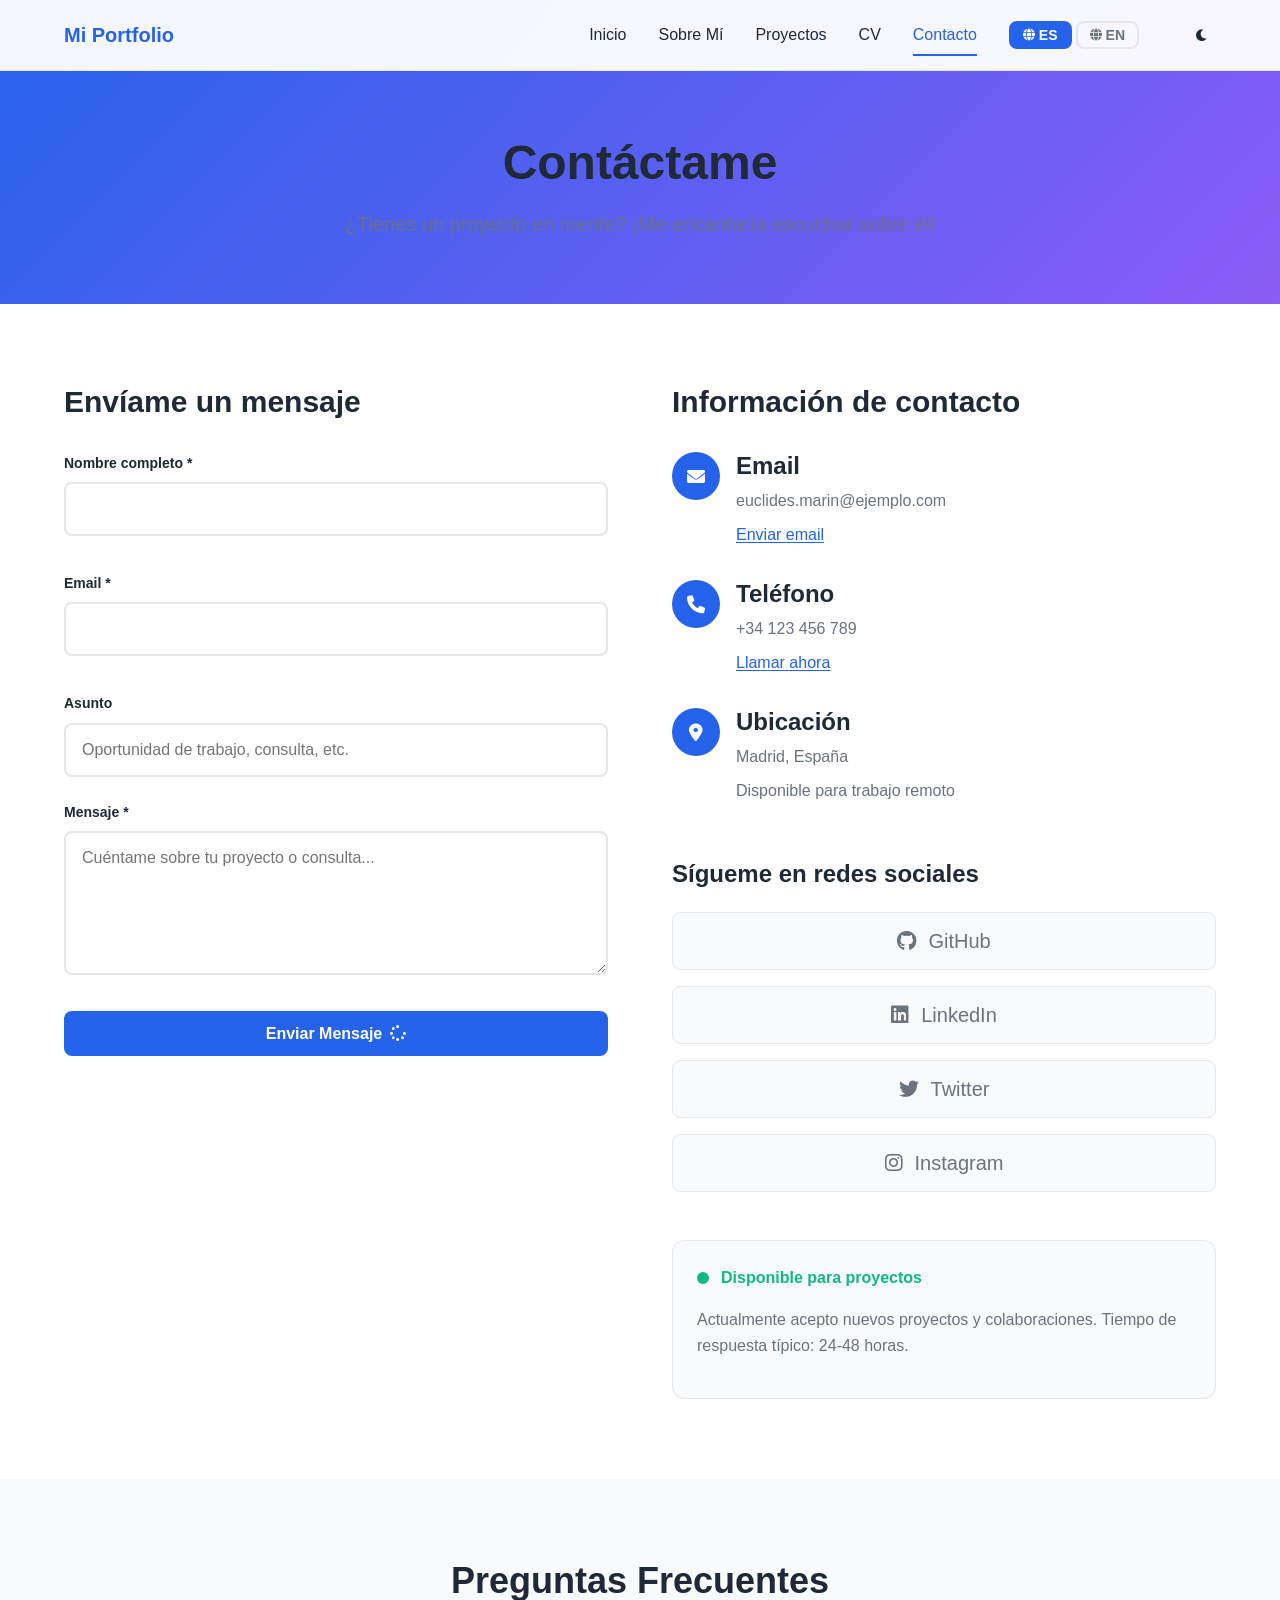
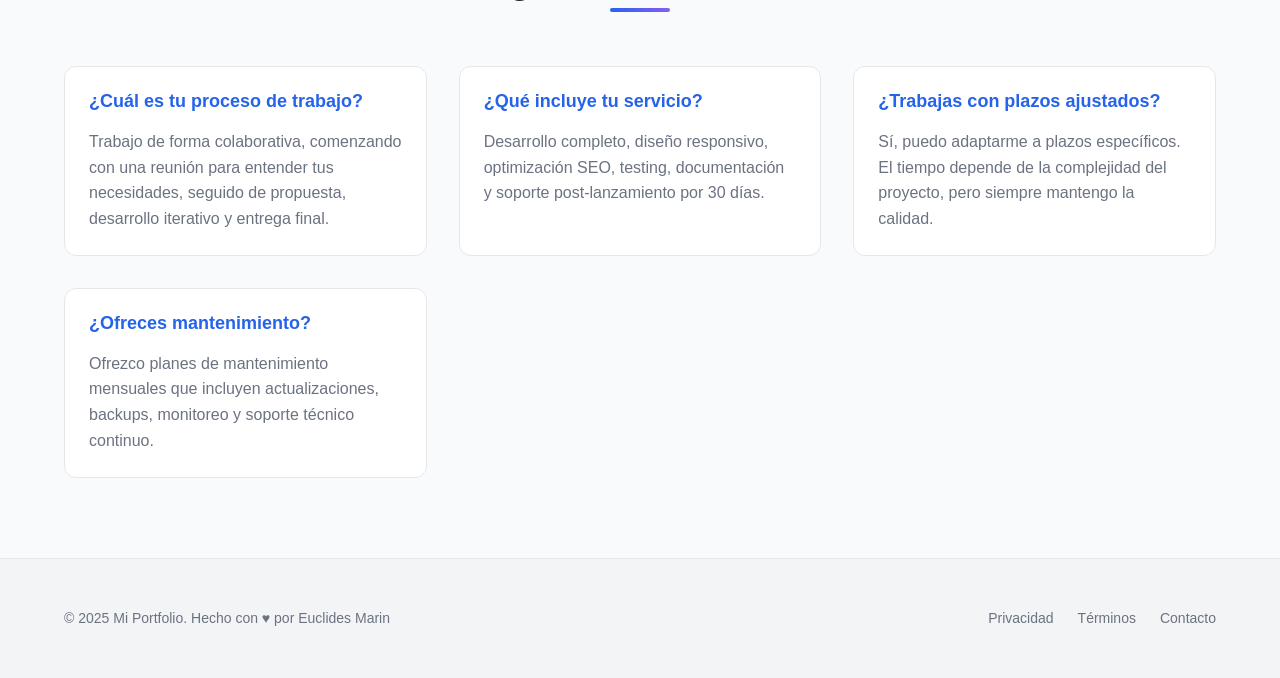
==== contact.html @ d2764d67 "Initial Commit" ====
<!DOCTYPE html>
<html lang="es">
<head>
    <meta charset="UTF-8">
    <meta name="viewport" content="width=device-width, initial-scale=1.0">
    <title>Contacto - Mi Portfolio</title>
    <link rel="stylesheet" href="assets/css/styles.css">
    <link href="https://cdnjs.cloudflare.com/ajax/libs/font-awesome/6.0.0/css/all.min.css" rel="stylesheet">
</head>
<body>
    <!-- Header con navegación -->
    <header class="header">
        <nav class="nav">
            <div class="nav-container">
                <a href="index.html" class="nav-logo">Mi Portfolio</a>
                <div class="nav-menu" id="nav-menu">
                    <a href="index.html#home" class="nav-link">Inicio</a>
                    <a href="index.html#about" class="nav-link" data-lang-key="nav_about">Sobre Mí</a>
                    <a href="index.html#projects" class="nav-link" data-lang-key="nav_projects">Proyectos</a>
                    <a href="cv.html" class="nav-link" data-lang-key="nav_cv">CV</a>
                    <a href="contact.html" class="nav-link active" data-lang-key="nav_contact">Contacto</a>
                    <div class="language-selector">
                        <button class="lang-btn active" data-lang="es">
                            <i class="fas fa-globe"></i> ES
                        </button>
                        <button class="lang-btn" data-lang="en">
                            <i class="fas fa-globe"></i> EN
                        </button>
                    </div>
                    <button class="theme-toggle" id="theme-toggle">
                        <i class="fas fa-moon"></i>
                    </button>
                </div>
                <div class="nav-toggle" id="nav-toggle">
                    <span class="bar"></span>
                    <span class="bar"></span>
                    <span class="bar"></span>
                </div>
            </div>
        </nav>
    </header>

    <main>
        <!-- Sección de Contacto -->
        <section class="contact-hero">
            <div class="container">
                <h1 class="page-title" data-lang-key="contact_title">Contáctame</h1>
                <p class="page-subtitle" data-lang-key="contact_subtitle">
                    ¿Tienes un proyecto en mente? ¡Me encantaría escuchar sobre él!
                </p>
            </div>
        </section>

        <section class="contact-content">
            <div class="container">
                <div class="contact-wrapper">
                    <!-- Formulario de Contacto -->
                    <div class="contact-form-section">
                        <h2 data-lang-key="contact_form_title">Envíame un mensaje</h2>
                        <form class="contact-form" id="contact-form" novalidate>
                            <div class="form-group">
                                <label for="name" data-lang-key="contact_form_name">Nombre completo *</label>
                                <input 
                                    type="text" 
                                    id="name" 
                                    name="name" 
                                    required
                                    autocomplete="name"
                                >
                                <span class="error-message"></span>
                            </div>

                            <div class="form-group">
                                <label for="email">Email *</label>
                                <input 
                                    type="email" 
                                    id="email" 
                                    name="email" 
                                    required
                                    autocomplete="email"
                                >
                                <span class="error-message"></span>
                            </div>

                            <div class="form-group">
                                <label for="subject">Asunto</label>
                                <input 
                                    type="text" 
                                    id="subject" 
                                    name="subject"
                                    placeholder="Oportunidad de trabajo, consulta, etc."
                                >
                            </div>

                            <div class="form-group">
                                <label for="message">Mensaje *</label>
                                <textarea 
                                    id="message" 
                                    name="message" 
                                    rows="6" 
                                    required
                                    placeholder="Cuéntame sobre tu proyecto o consulta..."
                                ></textarea>
                                <span class="error-message"></span>
                            </div>

                            <button type="submit" class="btn btn-primary btn-full">
                                <span class="btn-text" data-lang-key="contact_form_submit">Enviar Mensaje</span>
                                <span class="btn-loading">
                                    <i class="fas fa-spinner fa-spin"></i>
                                </span>
                            </button>
                        </form>

                        <!-- Mensaje de éxito -->
                        <div class="success-message" id="success-message">
                            <i class="fas fa-check-circle"></i>
                            <h3 data-lang-key="contact_success_title">¡Mensaje enviado con éxito!</h3>
                            <p data-lang-key="contact_success_text">Gracias por contactarme. Te responderé lo antes posible.</p>
                        </div>
                    </div>

                    <!-- Información de Contacto -->
                    <div class="contact-info-section">
                        <h2 data-lang-key="contact_info_title">Información de contacto</h2>
                        
                        <div class="contact-info">
                            <div class="contact-item">
                                <div class="contact-icon">
                                    <i class="fas fa-envelope"></i>
                                </div>
                                <div class="contact-details">
                                    <h3>Email</h3>
                                    <p>euclides.marin@ejemplo.com</p>
                                    <a href="mailto:euclides.marin@ejemplo.com" class="contact-link">
                                        Enviar email
                                    </a>
                                </div>
                            </div>

                            <div class="contact-item">
                                <div class="contact-icon">
                                    <i class="fas fa-phone"></i>
                                </div>
                                <div class="contact-details">
                                    <h3>Teléfono</h3>
                                    <p>+34 123 456 789</p>
                                    <a href="tel:+34123456789" class="contact-link">
                                        Llamar ahora
                                    </a>
                                </div>
                            </div>

                            <div class="contact-item">
                                <div class="contact-icon">
                                    <i class="fas fa-map-marker-alt"></i>
                                </div>
                                <div class="contact-details">
                                    <h3>Ubicación</h3>
                                    <p>Madrid, España</p>
                                    <p class="text-muted">Disponible para trabajo remoto</p>
                                </div>
                            </div>
                        </div>

                        <!-- Redes Sociales -->
                        <div class="social-section">
                            <h3>Sígueme en redes sociales</h3>
                            <div class="social-links">
                                <a href="#" class="social-link" title="GitHub">
                                    <i class="fab fa-github"></i>
                                    <span>GitHub</span>
                                </a>
                                <a href="#" class="social-link" title="LinkedIn">
                                    <i class="fab fa-linkedin"></i>
                                    <span>LinkedIn</span>
                                </a>
                                <a href="#" class="social-link" title="Twitter">
                                    <i class="fab fa-twitter"></i>
                                    <span>Twitter</span>
                                </a>
                                <a href="#" class="social-link" title="Instagram">
                                    <i class="fab fa-instagram"></i>
                                    <span>Instagram</span>
                                </a>
                            </div>
                        </div>

                        <!-- Disponibilidad -->
                        <div class="availability-section">
                            <div class="availability-card">
                                <div class="availability-status">
                                    <span class="status-dot available"></span>
                                    <span class="status-text">Disponible para proyectos</span>
                                </div>
                                <p>
                                    Actualmente acepto nuevos proyectos y colaboraciones. 
                                    Tiempo de respuesta típico: 24-48 horas.
                                </p>
                            </div>
                        </div>
                    </div>
                </div>
            </div>
        </section>

        <!-- Sección FAQ -->
        <section class="faq-section">
            <div class="container">
                <h2 class="section-title">Preguntas Frecuentes</h2>
                <div class="faq-grid">
                    <div class="faq-item">
                        <h3>¿Cuál es tu proceso de trabajo?</h3>
                        <p>
                            Trabajo de forma colaborativa, comenzando con una reunión para entender 
                            tus necesidades, seguido de propuesta, desarrollo iterativo y entrega final.
                        </p>
                    </div>
                    <div class="faq-item">
                        <h3>¿Qué incluye tu servicio?</h3>
                        <p>
                            Desarrollo completo, diseño responsivo, optimización SEO, testing, 
                            documentación y soporte post-lanzamiento por 30 días.
                        </p>
                    </div>
                    <div class="faq-item">
                        <h3>¿Trabajas con plazos ajustados?</h3>
                        <p>
                            Sí, puedo adaptarme a plazos específicos. El tiempo depende de la 
                            complejidad del proyecto, pero siempre mantengo la calidad.
                        </p>
                    </div>
                    <div class="faq-item">
                        <h3>¿Ofreces mantenimiento?</h3>
                        <p>
                            Ofrezco planes de mantenimiento mensuales que incluyen actualizaciones, 
                            backups, monitoreo y soporte técnico continuo.
                        </p>
                    </div>
                </div>
            </div>
        </section>
    </main>

    <!-- Footer -->
    <footer class="footer">
        <div class="container">
            <div class="footer-content">
                <p data-lang-key="footer_text">&copy; 2025 Mi Portfolio. Hecho con ♥ por Euclides Marin</p>
                <div class="footer-links">
                    <a href="#" class="footer-link">Privacidad</a>
                    <a href="#" class="footer-link">Términos</a>
                    <a href="contact.html" class="footer-link">Contacto</a>
                </div>
            </div>
        </div>
    </footer>

        <script src="assets/js/i18n.js"></script>
    <script src="assets/js/script.js"></script>
</body>
</html>
</body>
</html>
---- assets/css/styles.css ----
/* ==========================================================================
   PORTFOLIO WEBSITE - MODERN CSS STYLES
   ========================================================================== */

/* Custom Properties (CSS Variables) */
:root {
  /* Colors - Light Theme */
  --primary-color: #2563eb;
  --primary-light: #3b82f6;
  --primary-dark: #1d4ed8;
  --secondary-color: #8b5cf6;
  --accent-color: #06b6d4;
  
  /* Neutral Colors */
  --text-primary: #1f2937;
  --text-secondary: #6b7280;
  --text-muted: #9ca3af;
  --bg-primary: #ffffff;
  --bg-secondary: #f9fafb;
  --bg-tertiary: #f3f4f6;
  --border-color: #e5e7eb;
  --shadow-color: rgba(0, 0, 0, 0.1);
  
  /* Success/Error Colors */
  --success-color: #10b981;
  --error-color: #ef4444;
  --warning-color: #f59e0b;
  
  /* Typography */
  --font-primary: 'Inter', -apple-system, BlinkMacSystemFont, 'Segoe UI', sans-serif;
  --font-heading: 'Inter', -apple-system, BlinkMacSystemFont, 'Segoe UI', sans-serif;
  --font-mono: 'Fira Code', 'SF Mono', Monaco, 'Cascadia Code', monospace;
  
  /* Font Sizes */
  --text-xs: 0.75rem;
  --text-sm: 0.875rem;
  --text-base: 1rem;
  --text-lg: 1.125rem;
  --text-xl: 1.25rem;
  --text-2xl: 1.5rem;
  --text-3xl: 1.875rem;
  --text-4xl: 2.25rem;
  --text-5xl: 3rem;
  --text-6xl: 3.75rem;
  
  /* Spacing */
  --space-1: 0.25rem;
  --space-2: 0.5rem;
  --space-3: 0.75rem;
  --space-4: 1rem;
  --space-5: 1.25rem;
  --space-6: 1.5rem;
  --space-8: 2rem;
  --space-10: 2.5rem;
  --space-12: 3rem;
  --space-16: 4rem;
  --space-20: 5rem;
  --space-24: 6rem;
  
  /* Border Radius */
  --radius-sm: 0.375rem;
  --radius-md: 0.5rem;
  --radius-lg: 0.75rem;
  --radius-xl: 1rem;
  --radius-2xl: 1.5rem;
  --radius-full: 9999px;
  
  /* Shadows */
  --shadow-sm: 0 1px 2px 0 var(--shadow-color);
  --shadow-md: 0 4px 6px -1px var(--shadow-color);
  --shadow-lg: 0 10px 15px -3px var(--shadow-color);
  --shadow-xl: 0 20px 25px -5px var(--shadow-color);
  --shadow-2xl: 0 25px 50px -12px var(--shadow-color);
  
  /* Transitions */
  --transition-fast: 150ms ease-in-out;
  --transition-normal: 250ms ease-in-out;
  --transition-slow: 350ms ease-in-out;
  
  /* Z-index */
  --z-dropdown: 1000;
  --z-sticky: 1020;
  --z-fixed: 1030;
  --z-modal: 1050;
  --z-popover: 1060;
  --z-tooltip: 1070;
}

/* Dark Theme */
[data-theme="dark"] {
  --text-primary: #f9fafb;
  --text-secondary: #d1d5db;
  --text-muted: #9ca3af;
  --bg-primary: #111827;
  --bg-secondary: #1f2937;
  --bg-tertiary: #374151;
  --border-color: #374151;
  --shadow-color: rgba(0, 0, 0, 0.3);
}

/* Reset and Base Styles */
*,
*::before,
*::after {
  box-sizing: border-box;
  margin: 0;
  padding: 0;
}

html {
  scroll-behavior: smooth;
  font-size: 16px;
}

body {
  font-family: var(--font-primary);
  font-size: var(--text-base);
  line-height: 1.6;
  color: var(--text-primary);
  background-color: var(--bg-primary);
  overflow-x: hidden;
  transition: background-color var(--transition-normal), color var(--transition-normal);
}

/* Typography */
h1, h2, h3, h4, h5, h6 {
  font-family: var(--font-heading);
  font-weight: 700;
  line-height: 1.2;
  margin-bottom: var(--space-4);
  color: var(--text-primary);
}

h1 { font-size: var(--text-4xl); }
h2 { font-size: var(--text-3xl); }
h3 { font-size: var(--text-2xl); }
h4 { font-size: var(--text-xl); }
h5 { font-size: var(--text-lg); }
h6 { font-size: var(--text-base); }

p {
  margin-bottom: var(--space-4);
  color: var(--text-secondary);
}

a {
  color: var(--primary-color);
  text-decoration: none;
  transition: color var(--transition-fast);
}

a:hover {
  color: var(--primary-dark);
}

img {
  max-width: 100%;
  height: auto;
  display: block;
}

/* Utility Classes */
.container {
  max-width: 1200px;
  margin: 0 auto;
  padding: 0 var(--space-6);
}

.text-center { text-align: center; }
.text-left { text-align: left; }
.text-right { text-align: right; }

.text-primary { color: var(--primary-color); }
.text-secondary { color: var(--text-secondary); }
.text-muted { color: var(--text-muted); }
.text-success { color: var(--success-color); }
.text-error { color: var(--error-color); }

.sr-only {
  position: absolute;
  width: 1px;
  height: 1px;
  padding: 0;
  margin: -1px;
  overflow: hidden;
  clip: rect(0, 0, 0, 0);
  white-space: nowrap;
  border: 0;
}

/* Buttons */
.btn {
  display: inline-flex;
  align-items: center;
  justify-content: center;
  gap: var(--space-2);
  padding: var(--space-3) var(--space-6);
  font-size: var(--text-base);
  font-weight: 600;
  line-height: 1;
  border: 2px solid transparent;
  border-radius: var(--radius-md);
  cursor: pointer;
  transition: all var(--transition-fast);
  text-decoration: none;
  position: relative;
  overflow: hidden;
}

.btn::before {
  content: '';
  position: absolute;
  top: 0;
  left: -100%;
  width: 100%;
  height: 100%;
  background: linear-gradient(90deg, transparent, rgba(255, 255, 255, 0.2), transparent);
  transition: left var(--transition-normal);
}

.btn:hover::before {
  left: 100%;
}

.btn-primary {
  background-color: var(--primary-color);
  color: white;
}

.btn-primary:hover {
  background-color: var(--primary-dark);
  transform: translateY(-2px);
  box-shadow: var(--shadow-lg);
}

.btn-secondary {
  background-color: transparent;
  color: var(--primary-color);
  border-color: var(--primary-color);
}

.btn-secondary:hover {
  background-color: var(--primary-color);
  color: white;
  transform: translateY(-2px);
}

.btn-sm {
  padding: var(--space-2) var(--space-4);
  font-size: var(--text-sm);
}

.btn-full {
  width: 100%;
}

.btn:disabled {
  opacity: 0.6;
  cursor: not-allowed;
  transform: none !important;
}

/* Loading Button */
.btn-loading .btn-text {
  opacity: 0;
}

.btn-loading .btn-loading {
  position: absolute;
  top: 50%;
  left: 50%;
  transform: translate(-50%, -50%);
}

/* Header & Navigation */
.header {
  position: fixed;
  top: 0;
  left: 0;
  right: 0;
  background-color: rgba(255, 255, 255, 0.95);
  backdrop-filter: blur(10px);
  border-bottom: 1px solid var(--border-color);
  z-index: var(--z-fixed);
  transition: all var(--transition-normal);
}

[data-theme="dark"] .header {
  background-color: rgba(17, 24, 39, 0.95);
}

.nav-container {
  display: flex;
  align-items: center;
  justify-content: space-between;
  height: 70px;
  max-width: 1200px;
  margin: 0 auto;
  padding: 0 var(--space-6);
}

.nav-logo {
  font-size: var(--text-xl);
  font-weight: 700;
  color: var(--primary-color);
  text-decoration: none;
}

.nav-menu {
  display: flex;
  align-items: center;
  gap: var(--space-8);
}

.nav-link {
  font-weight: 500;
  color: var(--text-primary);
  text-decoration: none;
  padding: var(--space-2) 0;
  position: relative;
  transition: color var(--transition-fast);
}

.nav-link::after {
  content: '';
  position: absolute;
  bottom: 0;
  left: 0;
  width: 0;
  height: 2px;
  background-color: var(--primary-color);
  transition: width var(--transition-normal);
}

.nav-link:hover::after,
.nav-link.active::after {
  width: 100%;
}

.nav-link:hover,
.nav-link.active {
  color: var(--primary-color);
}

/* Language Selector */
.language-selector {
  display: flex;
  gap: var(--space-1);
  margin-right: var(--space-4);
}

.lang-btn {
  background: none;
  border: 2px solid var(--border-color);
  padding: var(--space-1) var(--space-3);
  border-radius: var(--radius-md);
  color: var(--text-secondary);
  cursor: pointer;
  font-size: var(--text-sm);
  font-weight: 600;
  transition: all var(--transition-fast);
  display: flex;
  align-items: center;
  gap: var(--space-1);
}

.lang-btn:hover {
  border-color: var(--primary-color);
  color: var(--primary-color);
  transform: translateY(-1px);
}

.lang-btn.active {
  background-color: var(--primary-color);
  border-color: var(--primary-color);
  color: white;
}

.lang-btn i {
  font-size: var(--text-xs);
}

/* Theme Toggle */
.theme-toggle {
  background: none;
  border: none;
  padding: var(--space-2);
  border-radius: var(--radius-md);
  color: var(--text-primary);
  cursor: pointer;
  transition: all var(--transition-fast);
}

.theme-toggle:hover {
  background-color: var(--bg-tertiary);
  transform: scale(1.1);
}

/* Mobile Navigation */
.nav-toggle {
  display: none;
  flex-direction: column;
  cursor: pointer;
  padding: var(--space-2);
}

.nav-toggle .bar {
  width: 25px;
  height: 3px;
  background-color: var(--text-primary);
  margin: 3px 0;
  transition: var(--transition-fast);
  border-radius: 2px;
}

.nav-toggle.active .bar:nth-child(1) {
  transform: rotate(-45deg) translate(-5px, 6px);
}

.nav-toggle.active .bar:nth-child(2) {
  opacity: 0;
}

.nav-toggle.active .bar:nth-child(3) {
  transform: rotate(45deg) translate(-5px, -6px);
}

/* Hero Section */
.hero {
  padding: calc(70px + var(--space-20)) var(--space-6) var(--space-20);
  background: linear-gradient(135deg, var(--bg-primary) 0%, var(--bg-secondary) 100%);
  min-height: 100vh;
  display: flex;
  align-items: center;
}

.hero-container {
  max-width: 1200px;
  margin: 0 auto;
  display: grid;
  grid-template-columns: 1fr 1fr;
  gap: var(--space-16);
  align-items: center;
}

.hero-content {
  animation: fadeInUp 0.8s ease-out;
}

.hero-title {
  font-size: var(--text-5xl);
  font-weight: 800;
  margin-bottom: var(--space-4);
  background: linear-gradient(135deg, var(--primary-color), var(--secondary-color));
  -webkit-background-clip: text;
  -webkit-text-fill-color: transparent;
  background-clip: text;
}

.hero-subtitle {
  font-size: var(--text-2xl);
  color: var(--text-secondary);
  margin-bottom: var(--space-6);
  font-weight: 600;
}

.hero-description {
  font-size: var(--text-lg);
  color: var(--text-secondary);
  margin-bottom: var(--space-8);
  line-height: 1.7;
}

.hero-buttons {
  display: flex;
  gap: var(--space-4);
  margin-bottom: var(--space-8);
}

.hero-social {
  display: flex;
  gap: var(--space-4);
}

.social-link {
  display: flex;
  align-items: center;
  justify-content: center;
  width: 48px;
  height: 48px;
  background-color: var(--bg-secondary);
  border-radius: var(--radius-full);
  color: var(--text-secondary);
  font-size: var(--text-xl);
  transition: all var(--transition-fast);
}

.social-link:hover {
  background-color: var(--primary-color);
  color: white;
  transform: translateY(-3px);
  box-shadow: var(--shadow-lg);
}

.hero-image {
  display: flex;
  justify-content: center;
  animation: fadeInRight 0.8s ease-out 0.2s both;
}

.hero-image-placeholder {
  width: 300px;
  height: 300px;
  background: linear-gradient(135deg, var(--primary-color), var(--secondary-color));
  border-radius: var(--radius-2xl);
  display: flex;
  align-items: center;
  justify-content: center;
  font-size: 8rem;
  color: white;
  position: relative;
  overflow: hidden;
}

.hero-image-placeholder::before {
  content: '';
  position: absolute;
  top: -50%;
  left: -50%;
  width: 200%;
  height: 200%;
  background: linear-gradient(45deg, transparent, rgba(255, 255, 255, 0.1), transparent);
  animation: shimmer 3s infinite;
}

/* Sections */
section {
  padding: var(--space-20) 0;
}

.section-title {
  text-align: center;
  font-size: var(--text-4xl);
  margin-bottom: var(--space-16);
  position: relative;
}

.section-title::after {
  content: '';
  position: absolute;
  bottom: -10px;
  left: 50%;
  transform: translateX(-50%);
  width: 60px;
  height: 4px;
  background: linear-gradient(135deg, var(--primary-color), var(--secondary-color));
  border-radius: var(--radius-full);
}

/* About Section */
.about {
  background-color: var(--bg-secondary);
}

.about-content {
  max-width: 800px;
  margin: 0 auto;
  text-align: center;
}

.about-text p {
  font-size: var(--text-lg);
  margin-bottom: var(--space-6);
}

.about-stats {
  display: grid;
  grid-template-columns: repeat(3, 1fr);
  gap: var(--space-8);
  margin-top: var(--space-12);
}

.stat {
  text-align: center;
}

.stat-number {
  display: block;
  font-size: var(--text-4xl);
  font-weight: 800;
  color: var(--primary-color);
  margin-bottom: var(--space-2);
}

.stat-label {
  font-size: var(--text-sm);
  color: var(--text-secondary);
  text-transform: uppercase;
  letter-spacing: 0.05em;
}

/* Skills Section */
.skills-grid {
  display: grid;
  grid-template-columns: repeat(auto-fit, minmax(300px, 1fr));
  gap: var(--space-8);
}

.skill-category {
  background-color: var(--bg-secondary);
  padding: var(--space-8);
  border-radius: var(--radius-xl);
  border: 1px solid var(--border-color);
  transition: transform var(--transition-normal), box-shadow var(--transition-normal);
}

.skill-category:hover {
  transform: translateY(-5px);
  box-shadow: var(--shadow-xl);
}

.skill-category h3 {
  color: var(--primary-color);
  margin-bottom: var(--space-6);
  font-size: var(--text-xl);
}

.skill-items {
  display: flex;
  flex-wrap: wrap;
  gap: var(--space-3);
}

.skill-item {
  background-color: var(--bg-tertiary);
  color: var(--text-primary);
  padding: var(--space-2) var(--space-4);
  border-radius: var(--radius-full);
  font-size: var(--text-sm);
  font-weight: 500;
  border: 1px solid var(--border-color);
  transition: all var(--transition-fast);
}

.skill-item:hover {
  background-color: var(--primary-color);
  color: white;
  transform: scale(1.05);
}

/* Projects Section */
.projects {
  background-color: var(--bg-secondary);
}

.project-filters {
  display: flex;
  justify-content: center;
  gap: var(--space-4);
  margin-bottom: var(--space-12);
  flex-wrap: wrap;
}

.filter-btn {
  background-color: transparent;
  border: 2px solid var(--border-color);
  color: var(--text-secondary);
  padding: var(--space-3) var(--space-6);
  border-radius: var(--radius-full);
  cursor: pointer;
  font-weight: 500;
  transition: all var(--transition-fast);
}

.filter-btn:hover,
.filter-btn.active {
  background-color: var(--primary-color);
  border-color: var(--primary-color);
  color: white;
}

.projects-grid {
  display: grid;
  grid-template-columns: repeat(auto-fit, minmax(350px, 1fr));
  gap: var(--space-8);
}

.project-card {
  background-color: var(--bg-primary);
  border-radius: var(--radius-xl);
  overflow: hidden;
  border: 1px solid var(--border-color);
  transition: all var(--transition-normal);
  animation: fadeInUp 0.6s ease-out;
}

.project-card:hover {
  transform: translateY(-10px);
  box-shadow: var(--shadow-2xl);
}

.project-image {
  position: relative;
  height: 220px;
  overflow: hidden;
}

.project-image img {
  width: 100%;
  height: 100%;
  object-fit: cover;
  transition: transform var(--transition-slow);
}

.project-card:hover .project-image img {
  transform: scale(1.1);
}

.project-overlay {
  position: absolute;
  top: 0;
  left: 0;
  right: 0;
  bottom: 0;
  background-color: rgba(0, 0, 0, 0.8);
  display: flex;
  align-items: center;
  justify-content: center;
  gap: var(--space-4);
  opacity: 0;
  transition: opacity var(--transition-normal);
}

.project-card:hover .project-overlay {
  opacity: 1;
}

.project-link {
  display: flex;
  align-items: center;
  justify-content: center;
  width: 48px;
  height: 48px;
  background-color: var(--primary-color);
  color: white;
  border-radius: var(--radius-full);
  font-size: var(--text-lg);
  transition: all var(--transition-fast);
}

.project-link:hover {
  background-color: var(--primary-light);
  transform: scale(1.1);
}

.project-content {
  padding: var(--space-6);
}

.project-title {
  font-size: var(--text-xl);
  margin-bottom: var(--space-3);
  color: var(--text-primary);
}

.project-description {
  color: var(--text-secondary);
  margin-bottom: var(--space-4);
  line-height: 1.6;
}

.project-tech {
  display: flex;
  flex-wrap: wrap;
  gap: var(--space-2);
}

.tech-tag {
  background-color: var(--bg-tertiary);
  color: var(--primary-color);
  padding: var(--space-1) var(--space-3);
  border-radius: var(--radius-full);
  font-size: var(--text-xs);
  font-weight: 600;
  text-transform: uppercase;
  letter-spacing: 0.05em;
}

/* Contact Page Styles */
.contact-hero {
  padding: calc(70px + var(--space-16)) var(--space-6) var(--space-16);
  background: linear-gradient(135deg, var(--primary-color), var(--secondary-color));
  color: white;
  text-align: center;
}

.page-title {
  font-size: var(--text-5xl);
  margin-bottom: var(--space-4);
  font-weight: 800;
}

.page-subtitle {
  font-size: var(--text-xl);
  opacity: 0.9;
  max-width: 600px;
  margin: 0 auto;
}

.contact-content {
  padding: var(--space-20) 0;
}

.contact-wrapper {
  display: grid;
  grid-template-columns: 1fr 1fr;
  gap: var(--space-16);
  max-width: 1200px;
  margin: 0 auto;
}

.contact-form-section h2,
.contact-info-section h2 {
  margin-bottom: var(--space-8);
  color: var(--text-primary);
}

/* Form Styles */
.contact-form {
  display: flex;
  flex-direction: column;
  gap: var(--space-6);
}

.form-group {
  display: flex;
  flex-direction: column;
  gap: var(--space-2);
}

.form-group label {
  font-weight: 600;
  color: var(--text-primary);
  font-size: var(--text-sm);
}

.form-group input,
.form-group textarea {
  padding: var(--space-4);
  border: 2px solid var(--border-color);
  border-radius: var(--radius-md);
  font-size: var(--text-base);
  font-family: inherit;
  background-color: var(--bg-primary);
  color: var(--text-primary);
  transition: all var(--transition-fast);
}

.form-group input:focus,
.form-group textarea:focus {
  outline: none;
  border-color: var(--primary-color);
  box-shadow: 0 0 0 3px rgba(37, 99, 235, 0.1);
}

.form-group input.error,
.form-group textarea.error {
  border-color: var(--error-color);
}

.error-message {
  color: var(--error-color);
  font-size: var(--text-sm);
  margin-top: var(--space-1);
  opacity: 0;
  transition: opacity var(--transition-fast);
}

.error-message.show {
  opacity: 1;
}

.success-message {
  background-color: rgba(16, 185, 129, 0.1);
  border: 1px solid var(--success-color);
  border-radius: var(--radius-lg);
  padding: var(--space-6);
  text-align: center;
  color: var(--success-color);
  display: none;
}

.success-message.show {
  display: block;
  animation: fadeInUp 0.5s ease-out;
}

.success-message i {
  font-size: var(--text-3xl);
  margin-bottom: var(--space-4);
}

.success-message h3 {
  color: var(--success-color);
  margin-bottom: var(--space-2);
}

/* Contact Info */
.contact-info {
  display: flex;
  flex-direction: column;
  gap: var(--space-8);
}

.contact-item {
  display: flex;
  gap: var(--space-4);
  align-items: flex-start;
}

.contact-icon {
  width: 48px;
  height: 48px;
  background-color: var(--primary-color);
  color: white;
  border-radius: var(--radius-full);
  display: flex;
  align-items: center;
  justify-content: center;
  font-size: var(--text-lg);
  flex-shrink: 0;
}

.contact-details h3 {
  margin-bottom: var(--space-2);
  color: var(--text-primary);
}

.contact-details p {
  margin-bottom: var(--space-2);
  color: var(--text-secondary);
}

.contact-link {
  color: var(--primary-color);
  font-weight: 500;
  text-decoration: underline;
  text-underline-offset: 2px;
}

.contact-link:hover {
  text-decoration: none;
}

/* Social Section */
.social-section {
  margin-top: var(--space-12);
}

.social-section h3 {
  margin-bottom: var(--space-6);
  color: var(--text-primary);
}

.social-links {
  display: flex;
  flex-direction: column;
  gap: var(--space-4);
}

.social-links .social-link {
  display: flex;
  align-items: center;
  gap: var(--space-3);
  padding: var(--space-3) var(--space-4);
  background-color: var(--bg-secondary);
  border-radius: var(--radius-md);
  border: 1px solid var(--border-color);
  transition: all var(--transition-fast);
  width: auto;
  height: auto;
}

.social-links .social-link:hover {
  background-color: var(--primary-color);
  color: white;
  transform: translateX(5px);
}

/* Availability */
.availability-section {
  margin-top: var(--space-12);
}

.availability-card {
  background-color: var(--bg-secondary);
  padding: var(--space-6);
  border-radius: var(--radius-lg);
  border: 1px solid var(--border-color);
}

.availability-status {
  display: flex;
  align-items: center;
  gap: var(--space-3);
  margin-bottom: var(--space-4);
}

.status-dot {
  width: 12px;
  height: 12px;
  border-radius: var(--radius-full);
  animation: pulse 2s infinite;
}

.status-dot.available {
  background-color: var(--success-color);
}

.status-text {
  font-weight: 600;
  color: var(--success-color);
}

/* FAQ Section */
.faq-section {
  background-color: var(--bg-secondary);
  padding: var(--space-20) 0;
}

.faq-grid {
  display: grid;
  grid-template-columns: repeat(auto-fit, minmax(300px, 1fr));
  gap: var(--space-8);
}

.faq-item {
  background-color: var(--bg-primary);
  padding: var(--space-6);
  border-radius: var(--radius-lg);
  border: 1px solid var(--border-color);
}

.faq-item h3 {
  color: var(--primary-color);
  margin-bottom: var(--space-4);
  font-size: var(--text-lg);
}

.faq-item p {
  color: var(--text-secondary);
  margin: 0;
}

/* Project Detail Pages */
.breadcrumb {
  padding: calc(70px + var(--space-6)) var(--space-6) var(--space-6);
  background-color: var(--bg-secondary);
}

.breadcrumb-nav {
  max-width: 1200px;
  margin: 0 auto;
  font-size: var(--text-sm);
  color: var(--text-secondary);
}

.breadcrumb-separator {
  margin: 0 var(--space-2);
}

.project-hero {
  padding: var(--space-16) var(--space-6);
  background: linear-gradient(135deg, var(--primary-color), var(--secondary-color));
  color: white;
}

.project-hero-content {
  max-width: 1200px;
  margin: 0 auto;
  text-align: center;
}

.project-title {
  font-size: var(--text-5xl);
  margin-bottom: var(--space-4);
  font-weight: 800;
  color: white;
}

.project-subtitle {
  font-size: var(--text-xl);
  margin-bottom: var(--space-8);
  opacity: 0.9;
  max-width: 800px;
  margin-left: auto;
  margin-right: auto;
}

.project-meta {
  display: flex;
  justify-content: center;
  gap: var(--space-8);
  margin-bottom: var(--space-8);
  flex-wrap: wrap;
}

.project-meta-item {
  display: flex;
  align-items: center;
  gap: var(--space-2);
  font-size: var(--text-sm);
  opacity: 0.9;
}

.project-links {
  display: flex;
  justify-content: center;
  gap: var(--space-4);
  flex-wrap: wrap;
}

.project-showcase {
  padding: var(--space-16) var(--space-6);
}

.project-image-main {
  max-width: 1200px;
  margin: 0 auto;
  border-radius: var(--radius-xl);
  overflow: hidden;
  box-shadow: var(--shadow-2xl);
}

.project-image-main img {
  width: 100%;
  height: auto;
}

.project-content {
  padding: var(--space-20) var(--space-6);
}

.project-layout {
  display: grid;
  grid-template-columns: 2fr 1fr;
  gap: var(--space-16);
  max-width: 1200px;
  margin: 0 auto;
}

.project-main {
  display: flex;
  flex-direction: column;
  gap: var(--space-12);
}

.content-section h2 {
  color: var(--text-primary);
  margin-bottom: var(--space-6);
  font-size: var(--text-2xl);
}

/* Features Grid */
.features-grid {
  display: grid;
  grid-template-columns: repeat(auto-fit, minmax(250px, 1fr));
  gap: var(--space-6);
}

.feature-item {
  display: flex;
  gap: var(--space-4);
  padding: var(--space-6);
  background-color: var(--bg-secondary);
  border-radius: var(--radius-lg);
  border: 1px solid var(--border-color);
}

.feature-icon {
  width: 48px;
  height: 48px;
  background-color: var(--primary-color);
  color: white;
  border-radius: var(--radius-lg);
  display: flex;
  align-items: center;
  justify-content: center;
  font-size: var(--text-lg);
  flex-shrink: 0;
}

.feature-content h3 {
  margin-bottom: var(--space-2);
  color: var(--text-primary);
  font-size: var(--text-lg);
}

.feature-content p {
  color: var(--text-secondary);
  margin: 0;
  font-size: var(--text-sm);
}

/* Project Gallery */
.project-gallery {
  display: grid;
  grid-template-columns: repeat(auto-fit, minmax(250px, 1fr));
  gap: var(--space-6);
}

.gallery-item {
  text-align: center;
}

.gallery-item img {
  width: 100%;
  height: 200px;
  object-fit: cover;
  border-radius: var(--radius-lg);
  margin-bottom: var(--space-3);
  box-shadow: var(--shadow-md);
  transition: transform var(--transition-normal);
}

.gallery-item img:hover {
  transform: scale(1.05);
}

.gallery-item p {
  font-size: var(--text-sm);
  color: var(--text-secondary);
  margin: 0;
}

/* Challenges List */
.challenges-list {
  display: flex;
  flex-direction: column;
  gap: var(--space-6);
}

.challenge-item {
  padding: var(--space-6);
  background-color: var(--bg-secondary);
  border-radius: var(--radius-lg);
  border-left: 4px solid var(--primary-color);
}

.challenge-item h3 {
  margin-bottom: var(--space-4);
  color: var(--text-primary);
}

.challenge-item p {
  margin-bottom: var(--space-3);
  font-size: var(--text-sm);
}

.challenge-item p strong {
  color: var(--text-primary);
}

/* Project Sidebar */
.project-sidebar {
  display: flex;
  flex-direction: column;
  gap: var(--space-8);
}

.sidebar-section {
  background-color: var(--bg-secondary);
  padding: var(--space-6);
  border-radius: var(--radius-lg);
  border: 1px solid var(--border-color);
}

.sidebar-section h3 {
  margin-bottom: var(--space-6);
  color: var(--text-primary);
  font-size: var(--text-lg);
}

/* Tech Stack */
.tech-stack {
  display: flex;
  flex-direction: column;
  gap: var(--space-6);
}

.tech-category h4 {
  margin-bottom: var(--space-3);
  color: var(--primary-color);
  font-size: var(--text-base);
}

.tech-items {
  display: flex;
  flex-wrap: wrap;
  gap: var(--space-2);
}

.tech-badge {
  background-color: var(--bg-tertiary);
  color: var(--text-primary);
  padding: var(--space-1) var(--space-3);
  border-radius: var(--radius-full);
  font-size: var(--text-xs);
  font-weight: 600;
  border: 1px solid var(--border-color);
}

/* Project Stats */
.project-stats {
  display: flex;
  flex-direction: column;
  gap: var(--space-4);
}

.stat-item {
  text-align: center;
  padding: var(--space-4);
  background-color: var(--bg-tertiary);
  border-radius: var(--radius-md);
}

.stat-item .stat-number {
  display: block;
  font-size: var(--text-2xl);
  font-weight: 800;
  color: var(--primary-color);
  margin-bottom: var(--space-1);
}

.stat-item .stat-label {
  font-size: var(--text-xs);
  color: var(--text-secondary);
  text-transform: uppercase;
  letter-spacing: 0.05em;
}

/* Project Links Sidebar */
.project-links-sidebar {
  display: flex;
  flex-direction: column;
  gap: var(--space-3);
}

.project-link-item {
  display: flex;
  align-items: center;
  gap: var(--space-3);
  padding: var(--space-3);
  background-color: var(--bg-tertiary);
  border-radius: var(--radius-md);
  color: var(--text-primary);
  font-weight: 500;
  transition: all var(--transition-fast);
  border: 1px solid var(--border-color);
}

.project-link-item:hover {
  background-color: var(--primary-color);
  color: white;
  transform: translateX(5px);
}

/* Testimonial */
.testimonial {
  padding: var(--space-6);
  background-color: var(--bg-tertiary);
  border-radius: var(--radius-lg);
  border-left: 4px solid var(--primary-color);
}

.testimonial blockquote {
  font-style: italic;
  color: var(--text-secondary);
  margin-bottom: var(--space-4);
  font-size: var(--text-sm);
  line-height: 1.6;
}

.testimonial cite {
  font-style: normal;
}

.testimonial cite strong {
  color: var(--text-primary);
  display: block;
  margin-bottom: var(--space-1);
}

.testimonial cite span {
  color: var(--text-muted);
  font-size: var(--text-sm);
}

/* Architecture Info */
.architecture-info {
  display: flex;
  flex-direction: column;
  gap: var(--space-6);
}

.architecture-item {
  padding: var(--space-6);
  background-color: var(--bg-secondary);
  border-radius: var(--radius-lg);
  border: 1px solid var(--border-color);
}

.architecture-item h3 {
  margin-bottom: var(--space-4);
  color: var(--text-primary);
}

.architecture-item p {
  color: var(--text-secondary);
  margin: 0;
  font-size: var(--text-sm);
  line-height: 1.6;
}

/* Development Timeline */
.development-timeline {
  display: flex;
  flex-direction: column;
  gap: var(--space-6);
  position: relative;
}

.development-timeline::before {
  content: '';
  position: absolute;
  left: 24px;
  top: 0;
  bottom: 0;
  width: 2px;
  background-color: var(--border-color);
}

.timeline-item {
  display: flex;
  gap: var(--space-6);
  position: relative;
}

.timeline-marker {
  width: 48px;
  height: 48px;
  background-color: var(--primary-color);
  color: white;
  border-radius: var(--radius-full);
  display: flex;
  align-items: center;
  justify-content: center;
  font-weight: 700;
  flex-shrink: 0;
  position: relative;
  z-index: 1;
}

.timeline-content {
  flex: 1;
  padding: var(--space-4) var(--space-6);
  background-color: var(--bg-secondary);
  border-radius: var(--radius-lg);
  border: 1px solid var(--border-color);
}

.timeline-content h3 {
  margin-bottom: var(--space-2);
  color: var(--primary-color);
  font-size: var(--text-lg);
}

.timeline-content p {
  margin-bottom: var(--space-3);
  color: var(--text-secondary);
  font-size: var(--text-sm);
}

.timeline-duration {
  font-size: var(--text-xs);
  color: var(--text-muted);
  font-weight: 600;
  text-transform: uppercase;
  letter-spacing: 0.05em;
}

/* Related Projects */
.related-projects {
  background-color: var(--bg-secondary);
  padding: var(--space-20) var(--space-6);
}

.related-projects-grid {
  display: grid;
  grid-template-columns: repeat(auto-fit, minmax(300px, 1fr));
  gap: var(--space-8);
  max-width: 1200px;
  margin: 0 auto;
}

.related-project-card {
  background-color: var(--bg-primary);
  border-radius: var(--radius-lg);
  overflow: hidden;
  border: 1px solid var(--border-color);
  transition: transform var(--transition-normal);
}

.related-project-card:hover {
  transform: translateY(-5px);
  box-shadow: var(--shadow-lg);
}

.related-project-image {
  height: 150px;
  overflow: hidden;
}

.related-project-image img {
  width: 100%;
  height: 100%;
  object-fit: cover;
}

.related-project-content {
  padding: var(--space-6);
}

.related-project-content h3 {
  margin-bottom: var(--space-3);
  color: var(--text-primary);
  font-size: var(--text-lg);
}

.related-project-content p {
  margin-bottom: var(--space-4);
  color: var(--text-secondary);
  font-size: var(--text-sm);
}

/* Footer */
.footer {
  background-color: var(--bg-tertiary);
  padding: var(--space-12) var(--space-6);
  border-top: 1px solid var(--border-color);
}

.footer-content {
  max-width: 1200px;
  margin: 0 auto;
  display: flex;
  justify-content: space-between;
  align-items: center;
  flex-wrap: wrap;
  gap: var(--space-4);
}

.footer-content p {
  color: var(--text-secondary);
  margin: 0;
  font-size: var(--text-sm);
}

.footer-links {
  display: flex;
  gap: var(--space-6);
}

.footer-link {
  color: var(--text-secondary);
  font-size: var(--text-sm);
  text-decoration: none;
  transition: color var(--transition-fast);
}

.footer-link:hover {
  color: var(--primary-color);
}

/* Animations */
@keyframes fadeInUp {
  from {
    opacity: 0;
    transform: translateY(30px);
  }
  to {
    opacity: 1;
    transform: translateY(0);
  }
}

@keyframes fadeInRight {
  from {
    opacity: 0;
    transform: translateX(30px);
  }
  to {
    opacity: 1;
    transform: translateX(0);
  }
}

@keyframes shimmer {
  0% {
    transform: translateX(-100%) translateY(-100%) rotate(45deg);
  }
  100% {
    transform: translateX(100%) translateY(100%) rotate(45deg);
  }
}

@keyframes pulse {
  0%, 100% {
    opacity: 1;
  }
  50% {
    opacity: 0.5;
  }
}

/* Responsive Design */
@media (max-width: 1024px) {
  .hero-container {
    grid-template-columns: 1fr;
    text-align: center;
    gap: var(--space-12);
  }
  
  .hero-image {
    order: -1;
  }
  
  .hero-image-placeholder {
    width: 250px;
    height: 250px;
  }
  
  .project-layout {
    grid-template-columns: 1fr;
    gap: var(--space-12);
  }
  
  .contact-wrapper {
    grid-template-columns: 1fr;
    gap: var(--space-12);
  }
}

@media (max-width: 768px) {
  :root {
    --text-5xl: 2.5rem;
    --text-4xl: 2rem;
    --text-3xl: 1.75rem;
    --space-20: 3rem;
    --space-16: 2.5rem;
    --space-12: 2rem;
  }
  
  .container {
    padding: 0 var(--space-4);
  }
  
  .nav-menu {
    position: fixed;
    top: 70px;
    right: -100%;
    width: 100%;
    height: calc(100vh - 70px);
    background-color: var(--bg-primary);
    flex-direction: column;
    justify-content: flex-start;
    padding: var(--space-8);
    transition: right var(--transition-normal);
    border-top: 1px solid var(--border-color);
  }
  
  .nav-menu.active {
    right: 0;
  }
  
  .nav-toggle {
    display: flex;
  }
  
  .language-selector {
    margin-right: var(--space-2);
  }
  
  .lang-btn {
    padding: var(--space-1) var(--space-2);
    font-size: var(--text-xs);
  }
  
  .hero {
    padding: calc(70px + var(--space-12)) var(--space-4) var(--space-12);
    min-height: auto;
  }
  
  .hero-title {
    font-size: var(--text-4xl);
  }
  
  .hero-subtitle {
    font-size: var(--text-xl);
  }
  
  .hero-buttons {
    flex-direction: column;
    gap: var(--space-3);
  }
  
  .about-stats {
    grid-template-columns: 1fr;
    gap: var(--space-6);
  }
  
  .skills-grid {
    grid-template-columns: 1fr;
  }
  
  .projects-grid {
    grid-template-columns: 1fr;
  }
  
  .features-grid {
    grid-template-columns: 1fr;
  }
  
  .project-gallery {
    grid-template-columns: 1fr;
  }
  
  .project-meta {
    flex-direction: column;
    gap: var(--space-4);
  }
  
  .project-links {
    flex-direction: column;
  }
  
  .contact-form {
    gap: var(--space-4);
  }
  
  .social-links {
    gap: var(--space-3);
  }
  
  .faq-grid {
    grid-template-columns: 1fr;
  }
  
  .related-projects-grid {
    grid-template-columns: 1fr;
  }
  
  .footer-content {
    flex-direction: column;
    text-align: center;
    gap: var(--space-6);
  }
  
  .development-timeline::before {
    left: 12px;
  }
  
  .timeline-marker {
    width: 24px;
    height: 24px;
    font-size: var(--text-sm);
  }
  
  .timeline-item {
    gap: var(--space-4);
  }
}

/* Print Styles */
@media print {
  .header,
  .nav-toggle,
  .theme-toggle,
  .project-overlay,
  .btn,
  .contact-form,
  .footer {
    display: none !important;
  }
  
  body {
    font-size: 12pt;
    line-height: 1.4;
    color: #000;
    background: #fff;
  }
  
  .hero {
    padding: var(--space-8) 0;
    background: none;
  }
  
  .section-title {
    font-size: 18pt;
    margin-bottom: var(--space-8);
  }
}
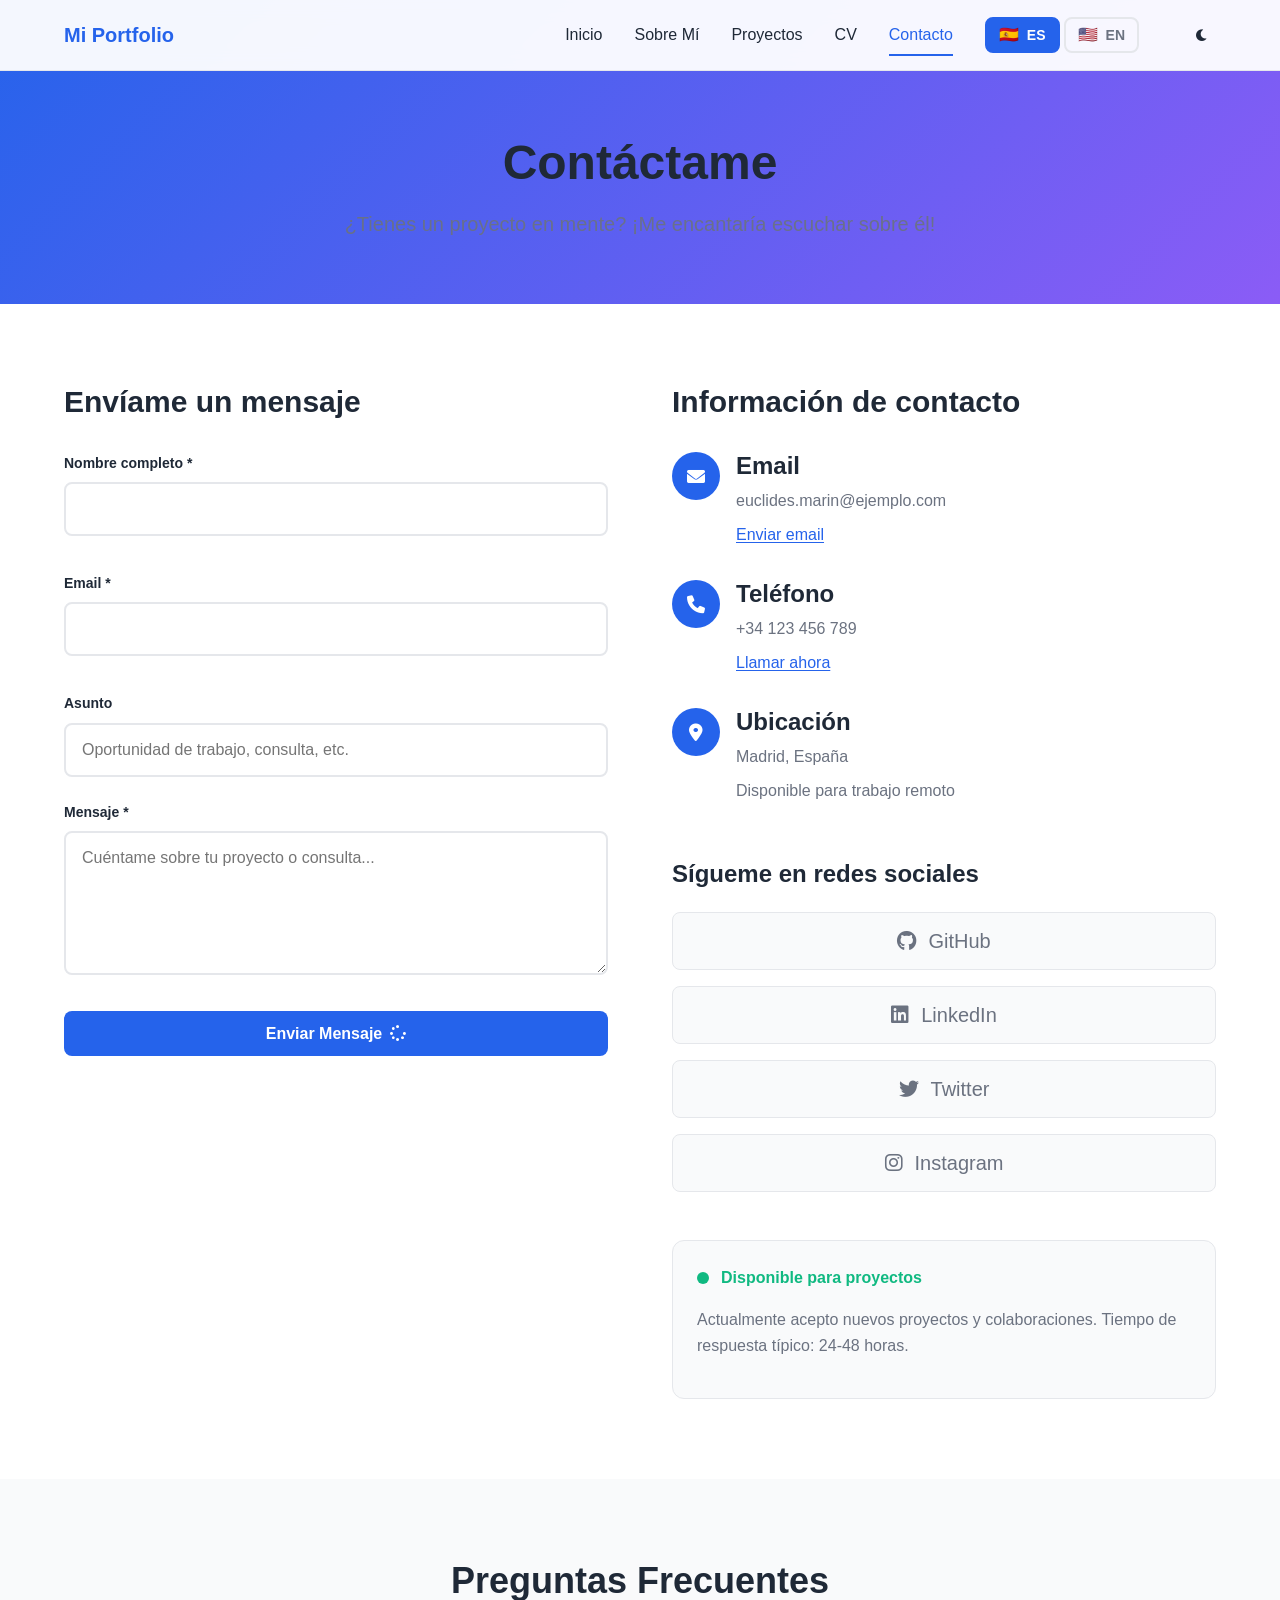
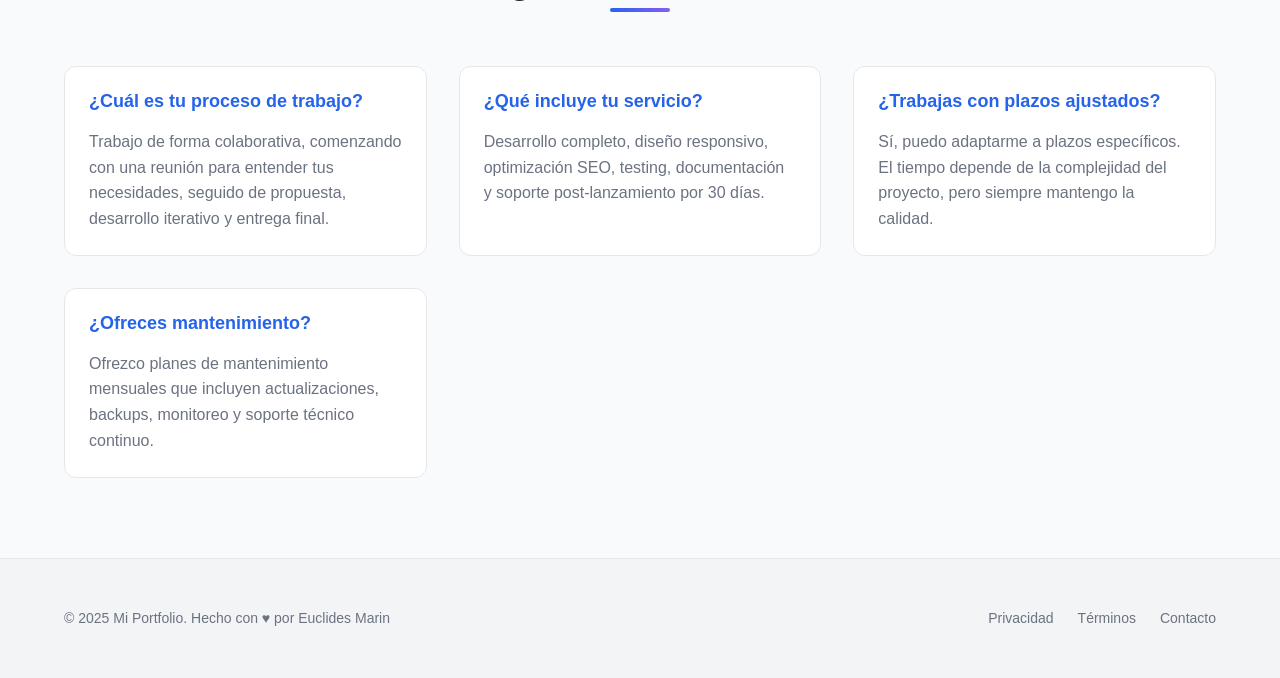
==== commit 5e3c9442: "flags about the languages, was added" ====
--- a/contact.html
+++ b/contact.html
@@ -21,10 +21,10 @@
                     <a href="contact.html" class="nav-link active" data-lang-key="nav_contact">Contacto</a>
                     <div class="language-selector">
                         <button class="lang-btn active" data-lang="es">
-                            <i class="fas fa-globe"></i> ES
+                            <span class="flag">🇪🇸</span> ES
                         </button>
                         <button class="lang-btn" data-lang="en">
-                            <i class="fas fa-globe"></i> EN
+                            <span class="flag">🇺🇸</span> EN
                         </button>
                     </div>
                     <button class="theme-toggle" id="theme-toggle">
--- a/assets/css/styles.css
+++ b/assets/css/styles.css
@@ -352,7 +352,7 @@
 .lang-btn {
   background: none;
   border: 2px solid var(--border-color);
-  padding: var(--space-1) var(--space-3);
+  padding: var(--space-2) var(--space-3);
   border-radius: var(--radius-md);
   color: var(--text-secondary);
   cursor: pointer;
@@ -361,7 +361,14 @@
   transition: all var(--transition-fast);
   display: flex;
   align-items: center;
-  gap: var(--space-1);
+  gap: var(--space-2);
+  min-width: 60px;
+  justify-content: center;
+}
+
+.lang-btn .flag {
+  font-size: 16px;
+  line-height: 1;
 }
 
 .lang-btn:hover {
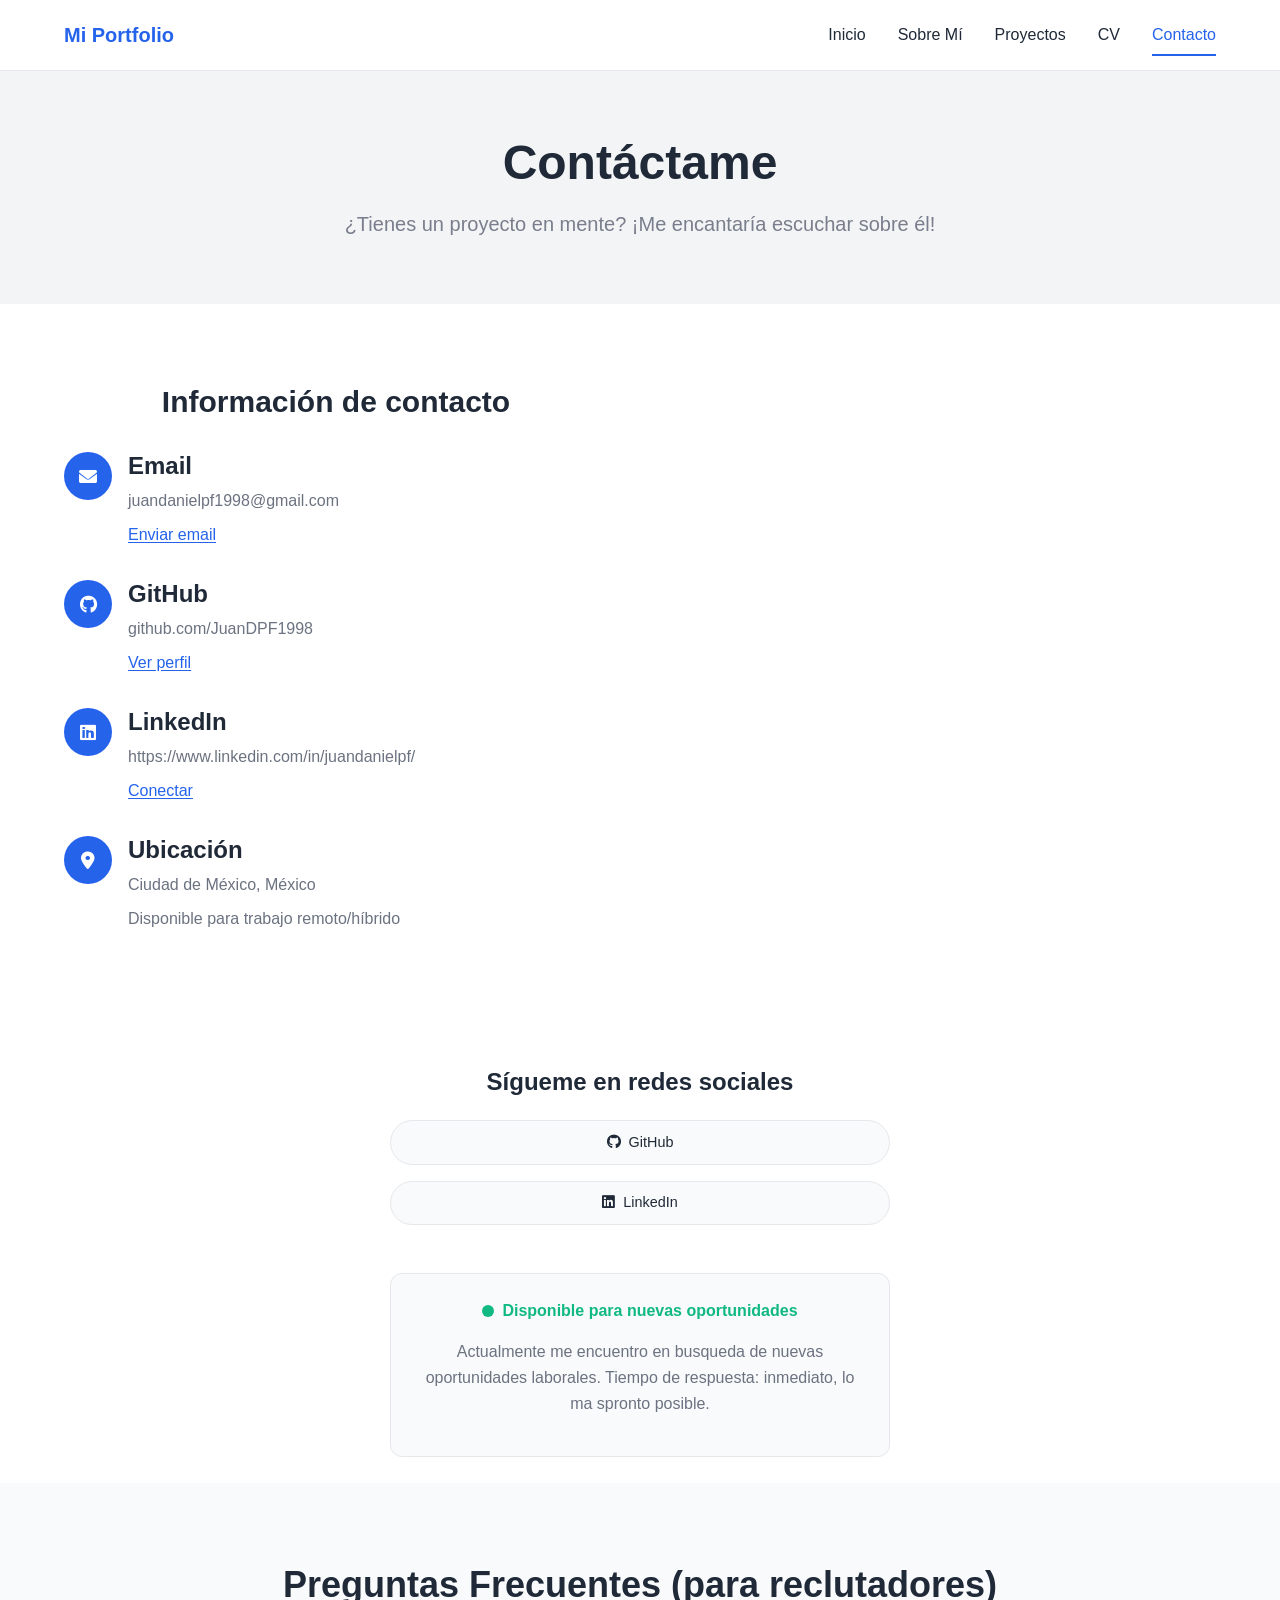
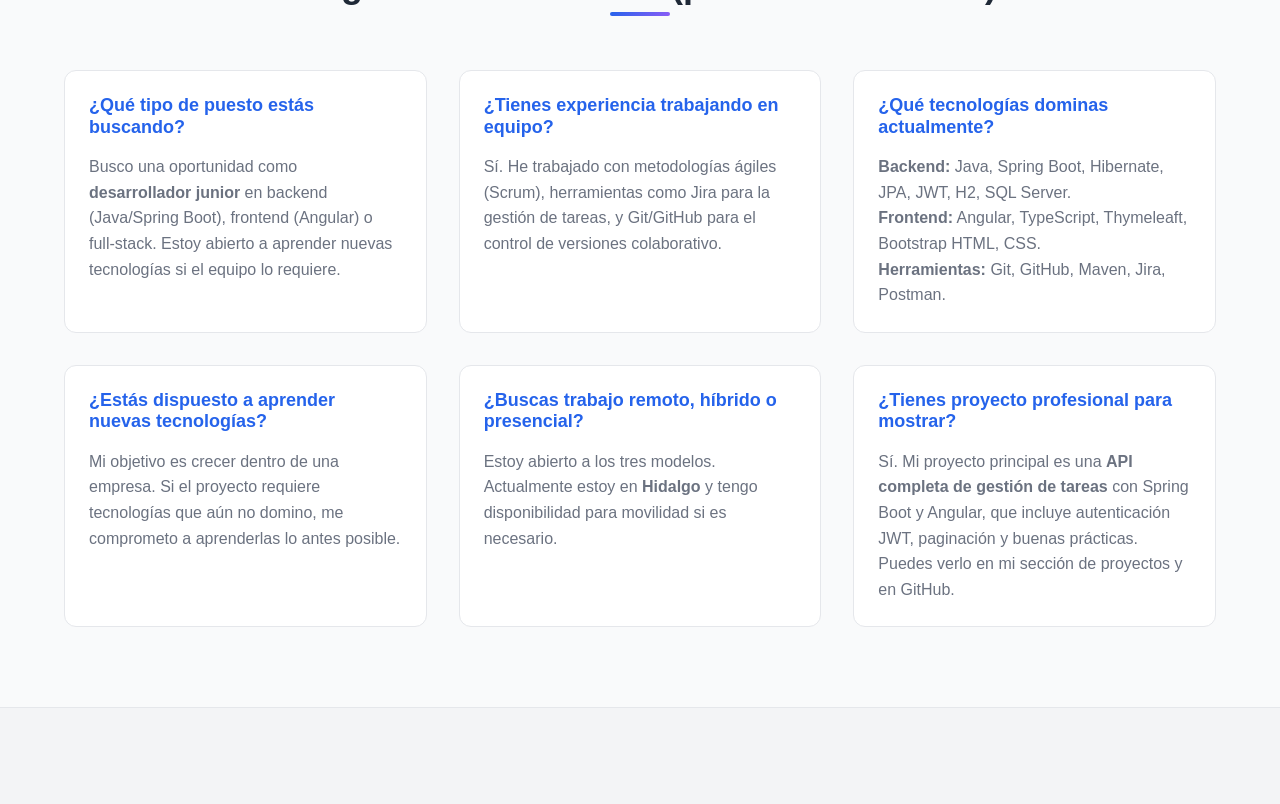
==== commit d5ddbba3: "feat: portafolio profesional v1.0" ====
--- a/contact.html
+++ b/contact.html
@@ -15,21 +15,11 @@
                 <a href="index.html" class="nav-logo">Mi Portfolio</a>
                 <div class="nav-menu" id="nav-menu">
                     <a href="index.html#home" class="nav-link">Inicio</a>
-                    <a href="index.html#about" class="nav-link" data-lang-key="nav_about">Sobre Mí</a>
-                    <a href="index.html#projects" class="nav-link" data-lang-key="nav_projects">Proyectos</a>
-                    <a href="cv.html" class="nav-link" data-lang-key="nav_cv">CV</a>
-                    <a href="contact.html" class="nav-link active" data-lang-key="nav_contact">Contacto</a>
-                    <div class="language-selector">
-                        <button class="lang-btn active" data-lang="es">
-                            <span class="flag">🇪🇸</span> ES
-                        </button>
-                        <button class="lang-btn" data-lang="en">
-                            <span class="flag">🇺🇸</span> EN
-                        </button>
-                    </div>
-                    <button class="theme-toggle" id="theme-toggle">
-                        <i class="fas fa-moon"></i>
-                    </button>
+                    <a href="index.html#about" class="nav-link">Sobre Mí</a>
+                    <a href="index.html#projects" class="nav-link">Proyectos</a>
+                    <a href="cv.html" class="nav-link">CV</a>
+                    <a href="contact.html" class="nav-link active">Contacto</a>
+                   
                 </div>
                 <div class="nav-toggle" id="nav-toggle">
                     <span class="bar"></span>
@@ -41,11 +31,11 @@
     </header>
 
     <main>
-        <!-- Sección de Contacto -->
-        <section class="contact-hero">
+        <!-- Sección Hero de Contacto -->
+        <section class="gris">
             <div class="container">
-                <h1 class="page-title" data-lang-key="contact_title">Contáctame</h1>
-                <p class="page-subtitle" data-lang-key="contact_subtitle">
+                <h1 class="page-title">Contáctame</h1>
+                <p class="page-subtitle">
                     ¿Tienes un proyecto en mente? ¡Me encantaría escuchar sobre él!
                 </p>
             </div>
@@ -54,211 +44,171 @@
         <section class="contact-content">
             <div class="container">
                 <div class="contact-wrapper">
-                    <!-- Formulario de Contacto -->
-                    <div class="contact-form-section">
-                        <h2 data-lang-key="contact_form_title">Envíame un mensaje</h2>
-                        <form class="contact-form" id="contact-form" novalidate>
-                            <div class="form-group">
-                                <label for="name" data-lang-key="contact_form_name">Nombre completo *</label>
-                                <input 
-                                    type="text" 
-                                    id="name" 
-                                    name="name" 
-                                    required
-                                    autocomplete="name"
-                                >
-                                <span class="error-message"></span>
-                            </div>
-
-                            <div class="form-group">
-                                <label for="email">Email *</label>
-                                <input 
-                                    type="email" 
-                                    id="email" 
-                                    name="email" 
-                                    required
-                                    autocomplete="email"
-                                >
-                                <span class="error-message"></span>
-                            </div>
-
-                            <div class="form-group">
-                                <label for="subject">Asunto</label>
-                                <input 
-                                    type="text" 
-                                    id="subject" 
-                                    name="subject"
-                                    placeholder="Oportunidad de trabajo, consulta, etc."
-                                >
-                            </div>
-
-                            <div class="form-group">
-                                <label for="message">Mensaje *</label>
-                                <textarea 
-                                    id="message" 
-                                    name="message" 
-                                    rows="6" 
-                                    required
-                                    placeholder="Cuéntame sobre tu proyecto o consulta..."
-                                ></textarea>
-                                <span class="error-message"></span>
-                            </div>
-
-                            <button type="submit" class="btn btn-primary btn-full">
-                                <span class="btn-text" data-lang-key="contact_form_submit">Enviar Mensaje</span>
-                                <span class="btn-loading">
-                                    <i class="fas fa-spinner fa-spin"></i>
-                                </span>
-                            </button>
-                        </form>
-
-                        <!-- Mensaje de éxito -->
-                        <div class="success-message" id="success-message">
-                            <i class="fas fa-check-circle"></i>
-                            <h3 data-lang-key="contact_success_title">¡Mensaje enviado con éxito!</h3>
-                            <p data-lang-key="contact_success_text">Gracias por contactarme. Te responderé lo antes posible.</p>
-                        </div>
-                    </div>
-
-                    <!-- Información de Contacto -->
-                    <div class="contact-info-section">
-                        <h2 data-lang-key="contact_info_title">Información de contacto</h2>
+                    <!-- Información de Contacto (sin formulario) -->
+                    <div class="contact-info-section" style="width: 100%;">
+                        <h2 style="text-align: center;">Información de contacto</h2>
                         
-                        <div class="contact-info">
-                            <div class="contact-item">
+                        <div class="contact-info" style="display: flex; flex-wrap: wrap; justify-content: center; gap: 2rem;">
+                            <div class="contact-item" style="flex: 1; min-width: 250px;">
                                 <div class="contact-icon">
                                     <i class="fas fa-envelope"></i>
                                 </div>
                                 <div class="contact-details">
                                     <h3>Email</h3>
-                                    <p>euclides.marin@ejemplo.com</p>
-                                    <a href="mailto:euclides.marin@ejemplo.com" class="contact-link">
+                                    <p>juandanielpf1998@gmail.com</p>
+                                    <a href="mailto:juandanielpf1998@gmail.com" class="contact-link">
                                         Enviar email
                                     </a>
                                 </div>
                             </div>
 
-                            <div class="contact-item">
-                                <div class="contact-icon">
-                                    <i class="fas fa-phone"></i>
-                                </div>
-                                <div class="contact-details">
-                                    <h3>Teléfono</h3>
-                                    <p>+34 123 456 789</p>
-                                    <a href="tel:+34123456789" class="contact-link">
-                                        Llamar ahora
+                            <div class="contact-item" style="flex: 1; min-width: 250px;">
+                                <div class="contact-icon">
+                                    <i class="fab fa-github"></i>
+                                </div>
+                                <div class="contact-details">
+                                    <h3>GitHub</h3>
+                                    <p>github.com/JuanDPF1998</p>
+                                    <a href="https://github.com/JuanDPF1998" target="_blank" class="contact-link">
+                                        Ver perfil
                                     </a>
                                 </div>
                             </div>
 
-                            <div class="contact-item">
+                            <div class="contact-item" style="flex: 1; min-width: 250px;">
+                                <div class="contact-icon">
+                                    <i class="fab fa-linkedin"></i>
+                                </div>
+                                <div class="contact-details">
+                                    <h3>LinkedIn</h3>
+                                    <p>https://www.linkedin.com/in/juandanielpf/</p>
+                                    <a href="https://www.linkedin.com/in/juandanielpf/" target="_blank" class="contact-link">
+                                        Conectar
+                                    </a>
+                                </div>
+                            </div>
+
+                            <div class="contact-item" style="flex: 1; min-width: 250px;">
                                 <div class="contact-icon">
                                     <i class="fas fa-map-marker-alt"></i>
                                 </div>
                                 <div class="contact-details">
                                     <h3>Ubicación</h3>
-                                    <p>Madrid, España</p>
-                                    <p class="text-muted">Disponible para trabajo remoto</p>
+                                    <p>Ciudad de México, México</p>
+                                    <p class="text-muted">Disponible para trabajo remoto/híbrido</p>
                                 </div>
                             </div>
                         </div>
 
-                        <!-- Redes Sociales -->
-                        <div class="social-section">
-                            <h3>Sígueme en redes sociales</h3>
-                            <div class="social-links">
-                                <a href="#" class="social-link" title="GitHub">
+                       
+                    </div>
+                </div>
+            </div>
+        </section>
+
+
+         <!-- Redes Sociales -->
+                        <div class="social-section" style="text-align: center; width: 100%; margin-top: 3rem;">
+                            <h3 style="text-align: center;">Sígueme en redes sociales</h3>
+                            <div class="social-links" style="display: flex; justify-content: center; gap: 1rem;">
+                                <a href="https://github.com/JuanDPF1998" class="social-link" title="GitHub" target="_blank">
                                     <i class="fab fa-github"></i>
                                     <span>GitHub</span>
                                 </a>
-                                <a href="#" class="social-link" title="LinkedIn">
+                                <a href="https://www.linkedin.com/in/juandanielpf/" class="social-link" title="LinkedIn" target="_blank">
                                     <i class="fab fa-linkedin"></i>
                                     <span>LinkedIn</span>
                                 </a>
-                                <a href="#" class="social-link" title="Twitter">
-                                    <i class="fab fa-twitter"></i>
-                                    <span>Twitter</span>
-                                </a>
-                                <a href="#" class="social-link" title="Instagram">
-                                    <i class="fab fa-instagram"></i>
-                                    <span>Instagram</span>
-                                </a>
                             </div>
                         </div>
 
                         <!-- Disponibilidad -->
-                        <div class="availability-section">
-                            <div class="availability-card">
+                         <div class="container">
+
+                         </div>
+                        <div class="availability-section" style="text-align: center;">
+                            <div class="availability-card" style="text-align: center;">
                                 <div class="availability-status">
                                     <span class="status-dot available"></span>
-                                    <span class="status-text">Disponible para proyectos</span>
+                                    <span class="status-text">Disponible para nuevas oportunidades</span>
                                 </div>
                                 <p>
-                                    Actualmente acepto nuevos proyectos y colaboraciones. 
-                                    Tiempo de respuesta típico: 24-48 horas.
+                                    Actualmente me encuentro en busqueda de nuevas oportunidades laborales. 
+                                    Tiempo de respuesta: inmediato, lo ma spronto posible.
                                 </p>
                             </div>
                         </div>
-                    </div>
-                </div>
-            </div>
-        </section>
-
+                        <br>
+
+        <!-- Sección FAQ (opcional, puedes eliminarla si quieres simplificar) -->
         <!-- Sección FAQ -->
-        <section class="faq-section">
-            <div class="container">
-                <h2 class="section-title">Preguntas Frecuentes</h2>
-                <div class="faq-grid">
-                    <div class="faq-item">
-                        <h3>¿Cuál es tu proceso de trabajo?</h3>
-                        <p>
-                            Trabajo de forma colaborativa, comenzando con una reunión para entender 
-                            tus necesidades, seguido de propuesta, desarrollo iterativo y entrega final.
-                        </p>
-                    </div>
-                    <div class="faq-item">
-                        <h3>¿Qué incluye tu servicio?</h3>
-                        <p>
-                            Desarrollo completo, diseño responsivo, optimización SEO, testing, 
-                            documentación y soporte post-lanzamiento por 30 días.
-                        </p>
-                    </div>
-                    <div class="faq-item">
-                        <h3>¿Trabajas con plazos ajustados?</h3>
-                        <p>
-                            Sí, puedo adaptarme a plazos específicos. El tiempo depende de la 
-                            complejidad del proyecto, pero siempre mantengo la calidad.
-                        </p>
-                    </div>
-                    <div class="faq-item">
-                        <h3>¿Ofreces mantenimiento?</h3>
-                        <p>
-                            Ofrezco planes de mantenimiento mensuales que incluyen actualizaciones, 
-                            backups, monitoreo y soporte técnico continuo.
-                        </p>
-                    </div>
-                </div>
-            </div>
-        </section>
+<section class="faq-section">
+    <div class="container">
+        <h2 class="section-title">Preguntas Frecuentes (para reclutadores)</h2>
+        <div class="faq-grid">
+            <div class="faq-item">
+                <h3>¿Qué tipo de puesto estás buscando?</h3>
+                <p>
+                    Busco una oportunidad como <strong>desarrollador junior</strong> en backend (Java/Spring Boot), 
+                    frontend (Angular) o full-stack. Estoy abierto a aprender nuevas tecnologías si el equipo lo requiere.
+                </p>
+            </div>
+            <div class="faq-item">
+                <h3>¿Tienes experiencia trabajando en equipo?</h3>
+                <p>
+                    Sí. He trabajado con metodologías ágiles (Scrum), herramientas como Jira para la gestión de tareas, 
+                    y Git/GitHub para el control de versiones colaborativo.
+                </p>
+            </div>
+            <div class="faq-item">
+                <h3>¿Qué tecnologías dominas actualmente?</h3>
+                <p>
+                    <strong>Backend:</strong> Java, Spring Boot, Hibernate, JPA, JWT, H2, SQL Server.<br>
+                    <strong>Frontend:</strong> Angular, TypeScript, Thymeleaft, Bootstrap HTML, CSS.<br>
+                    <strong>Herramientas:</strong> Git, GitHub, Maven, Jira, Postman.
+                </p>
+            </div>
+            <div class="faq-item">
+                <h3>¿Estás dispuesto a aprender nuevas tecnologías?</h3>
+                <p>
+                    Mi objetivo es crecer dentro de una empresa. Si el proyecto requiere tecnologías que aún no domino, 
+                    me comprometo a aprenderlas lo antes posible.
+                </p>
+            </div>
+            <div class="faq-item">
+                <h3>¿Buscas trabajo remoto, híbrido o presencial?</h3>
+                <p>
+                    Estoy abierto a los tres modelos. Actualmente estoy en <strong>Hidalgo</strong> y tengo disponibilidad para movilidad si es necesario.
+                </p>
+            </div>
+            <div class="faq-item">
+                <h3>¿Tienes proyecto profesional para mostrar?</h3>
+                <p>
+                    Sí. Mi proyecto principal es una <strong>API completa de gestión de tareas</strong> con Spring Boot y Angular, 
+                    que incluye autenticación JWT, paginación y buenas prácticas. Puedes verlo en mi sección de proyectos y en GitHub.
+                </p>
+            </div>
+        </div>
+    </div>
+</section>
     </main>
 
     <!-- Footer -->
     <footer class="footer">
         <div class="container">
-            <div class="footer-content">
-                <p data-lang-key="footer_text">&copy; 2025 Mi Portfolio. Hecho con ♥ por Euclides Marin</p>
+           <!-- <div class="footer-content">
+                <p></p>
                 <div class="footer-links">
                     <a href="#" class="footer-link">Privacidad</a>
                     <a href="#" class="footer-link">Términos</a>
                     <a href="contact.html" class="footer-link">Contacto</a>
                 </div>
             </div>
+            -->
         </div>
     </footer>
 
-        <script src="assets/js/i18n.js"></script>
+    <script src="assets/js/i18n.js"></script>
     <script src="assets/js/script.js"></script>
 </body>
-</html>
-</body>
-</html>
+</html>
--- a/assets/css/styles.css
+++ b/assets/css/styles.css
@@ -518,8 +518,8 @@
 .hero-image-placeholder {
   width: 300px;
   height: 300px;
-  background: linear-gradient(135deg, var(--primary-color), var(--secondary-color));
-  border-radius: var(--radius-2xl);
+  background: transparent;
+  border-radius: 0;
   display: flex;
   align-items: center;
   justify-content: center;
@@ -1817,3 +1817,294 @@
     margin-bottom: var(--space-8);
   }
 }
+/* Centrar las estadísticas */
+.about-stats {
+    display: flex;
+    justify-content: center;
+    gap: 2rem;
+    flex-wrap: wrap;
+}
+
+/* Ajustar altura de imágenes de proyectos */
+.project-image {
+    height: 200px;
+    overflow: hidden;
+}
+
+.project-image img {
+    width: 100%;
+    height: 100%;
+    object-fit: cover;
+}
+
+/* Asegurar que el contenido de la card se vea bien */
+.project-card {
+    display: flex;
+    flex-direction: column;
+    height: 100%;
+}
+
+.project-content {
+    flex: 1;
+    display: flex;
+    flex-direction: column;
+}
+
+.project-tech {
+    margin-top: auto;
+}
+
+.projects-grid {
+    display: grid;
+    grid-template-columns: repeat(auto-fit, minmax(300px, 1fr));
+    gap: 2rem;
+    align-items: stretch;
+}
+
+.project-card {
+    background: var(--bg-secondary);
+    border-radius: 1rem;
+    overflow: hidden;
+    transition: transform 0.3s ease, box-shadow 0.3s ease;
+    display: flex;
+    flex-direction: column;
+    height: 100%;
+}
+
+.project-content {
+    padding: 1.5rem;
+    flex: 1;
+    display: flex;
+    flex-direction: column;
+}
+
+.project-tech {
+    margin-top: auto;
+    display: flex;
+    flex-wrap: wrap;
+    gap: 0.5rem;
+}
+
+/* Forzar colores en tarjetas de proyectos */
+.project-title {
+    color: var(--text-primary) !important;
+}
+
+.project-description {
+    color: var(--text-secondary) !important;
+}
+
+.project-card {
+    background-color: var(--bg-secondary);
+    border: 1px solid var(--border-color);
+}
+
+/*esto hace que los enlaces de mis proyectos de el github tengan una separacion y los titulos de back y front no choquen
+*/
+.hero-image-placeholder img {
+    width: 100%;
+    height: 100%;
+    object-fit: cover;
+    border-radius: 12px;
+}
+
+
+/* Centrar Redes Sociales */
+.social-section {
+    text-align: center;
+}
+
+.social-section .social-links {
+    display: flex;
+    justify-content: center;
+    flex-wrap: wrap;
+    gap: 1rem;
+}
+
+/* Centrar Disponibilidad */
+.availability-section {
+    text-align: center;
+}
+
+.availability-card {
+    max-width: 500px;
+    margin: 0 auto;
+    text-align: center;
+}
+/* Centrar el texto de disponibilidad */
+.availability-status {
+    display: flex;
+    justify-content: center;
+    align-items: center;
+    gap: 0.5rem;
+}
+
+/* Botones de redes sociales más elegantes */
+.social-section .social-links {
+    display: flex;
+    justify-content: center;
+    gap: 1rem;
+    flex-wrap: wrap;
+}
+
+.social-section .social-link {
+    display: inline-flex;
+    align-items: center;
+    gap: 0.5rem;
+    padding: 0.5rem 1rem;
+    background-color: var(--bg-secondary);
+    border: 1px solid var(--border-color);
+    border-radius: 2rem;
+    color: var(--text-primary);
+    font-size: 0.9rem;
+    font-weight: 500;
+    text-decoration: none;
+    transition: all 0.3s ease;
+    width: auto;  /* Que no ocupe todo el ancho */
+    min-width: 100px; /* Ancho mínimo cómodo */
+}
+
+.social-section .social-link:hover {
+    background-color: var(--primary-color);
+    color: white;
+    transform: translateY(-2px);
+}
+
+/* Botones de redes sociales del mismo ancho que la tarjeta */
+.social-section {
+    text-align: center;
+    max-width: 500px;
+    margin: 2rem auto 0;
+}
+
+.social-section .social-links {
+    display: flex;
+    justify-content: center;
+    gap: 1.5rem;
+    flex-wrap: wrap;
+}
+
+.social-section .social-link {
+    display: inline-flex;
+    align-items: center;
+    justify-content: center;
+    gap: 0.5rem;
+    padding: 0.6rem 1.5rem;
+    background-color: var(--bg-secondary);
+    border: 1px solid var(--border-color);
+    border-radius: 2rem;
+    color: var(--text-primary);
+    font-size: 0.9rem;
+    font-weight: 500;
+    text-decoration: none;
+    transition: all 0.3s ease;
+    width: auto;
+    min-width: 120px;
+}
+
+.social-section .social-link:hover {
+    background-color: var(--primary-color);
+    color: white;
+    transform: translateY(-2px);
+}
+
+.gris-hero {
+    background-color: #f3f4f6;  /* gris claro de la paleta */
+    color: var(--text-primary);
+    text-align: center;
+    padding: calc(70px + var(--space-16)) var(--space-6) var(--space-16);
+}
+
+.gris .page-title,
+.gris .page-subtitle {
+    color: var(--text-primary);
+}
+
+.gris .page-subtitle {
+    color: var(--text-secondary);
+}
+
+.gris {
+    background-color: #f3f4f6;  /* gris claro de la paleta */
+    color: var(--text-primary);
+    text-align: center;
+    padding: calc(70px + var(--space-16)) var(--space-6) var(--space-16);
+}
+
+.gris .page-title,
+.gris .page-subtitle {
+    color: var(--text-primary);
+}
+
+.gris .page-subtitle {
+    color: var(--text-secondary);
+}
+
+
+
+
+
+
+
+
+
+
+
+/* ========== ESTILOS PARA EXPERIENCIA LABORAL (INDEX) ========== */
+
+.experience-timeline {
+    display: flex;
+    flex-direction: column;
+    gap: 1.5rem;
+    margin-top: 2rem;
+}
+
+.experience-card {
+    background: var(--bg-secondary);
+    border-radius: 1rem;
+    padding: 1.5rem;
+    box-shadow: var(--shadow-sm);
+    transition: transform 0.3s ease, box-shadow 0.3s ease;
+    border-left: 4px solid var(--primary-color);
+}
+
+.experience-card:hover {
+    transform: translateX(5px);
+    box-shadow: var(--shadow-lg);
+}
+
+.experience-header {
+    display: flex;
+    justify-content: space-between;
+    align-items: baseline;
+    flex-wrap: wrap;
+    margin-bottom: 0.5rem;
+}
+
+.experience-header h3 {
+    font-size: 1.25rem;
+    color: var(--text-primary);
+    margin: 0;
+}
+
+.experience-date {
+    font-size: 0.85rem;
+    color: var(--primary-color);
+    font-weight: 500;
+}
+
+.experience-company {
+    font-weight: 600;
+    color: var(--text-secondary);
+    margin-bottom: 1rem;
+}
+
+.experience-description {
+    padding-left: 1.2rem;
+    color: var(--text-secondary);
+    margin: 0;
+}
+
+.experience-description li {
+    margin-bottom: 0.5rem;
+}
